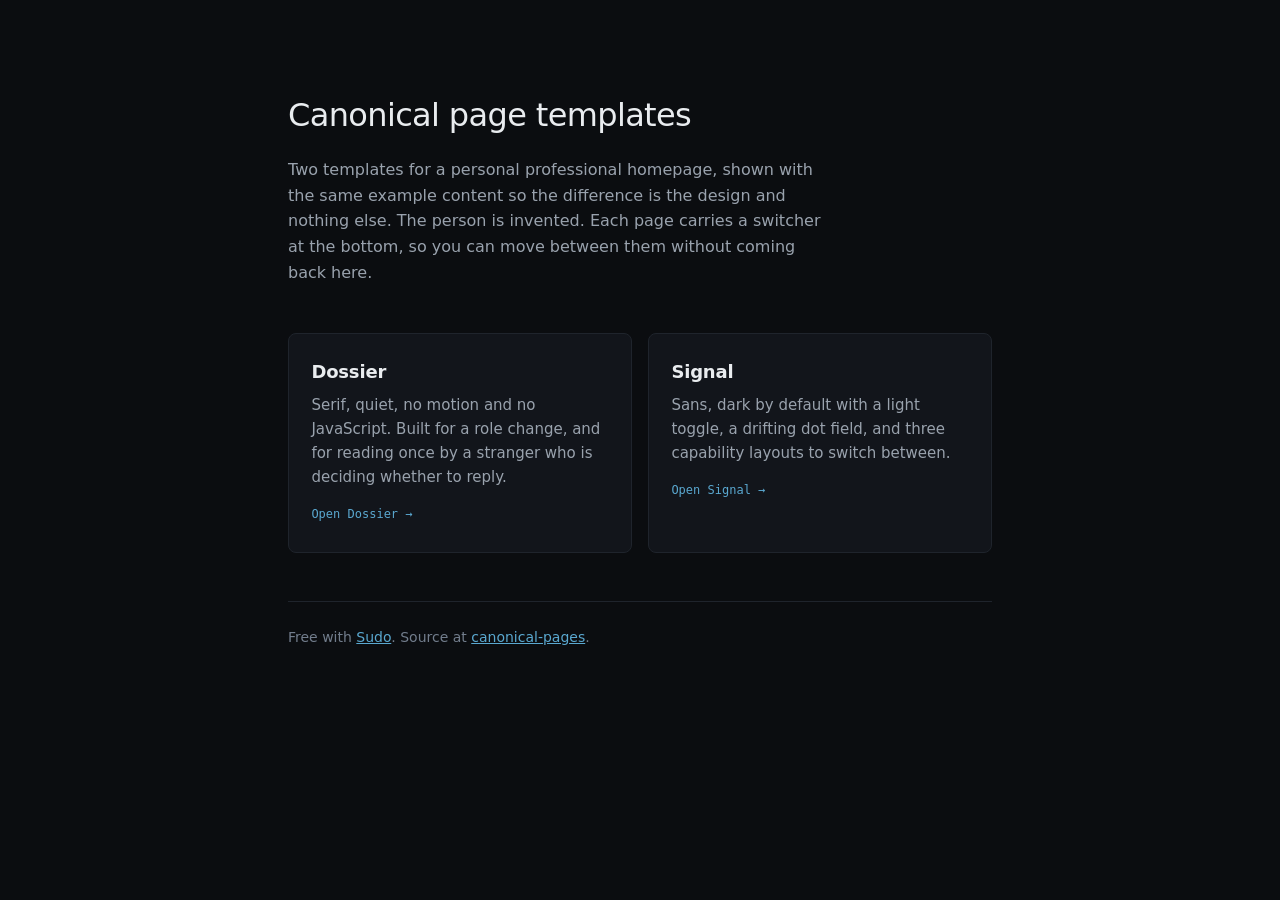
==== index.html @ 0d6ca499 "Demo site" ====
<!doctype html>
<html lang="en-US">
<head>
<meta charset="utf-8">
<meta name="viewport" content="width=device-width, initial-scale=1">
<title>Canonical page templates — demo</title>
<meta name="description" content="Two templates for a personal professional homepage, shown with the same example content.">
<meta name="robots" content="noindex, nofollow">
<style>
  :root {
    --page: #0b0d10; --ink: #e9ecef; --muted: #99a2ad; --faint: #727d8c;
    --rule: #1f242c; --surface: #12151b; --accent: #5aa8d0;
    --font: ui-sans-serif, system-ui, -apple-system, "Segoe UI", Roboto, sans-serif;
    --mono: ui-monospace, SFMono-Regular, Menlo, Consolas, monospace;
  }
  * { box-sizing: border-box; }
  body {
    margin: 0; padding: clamp(3rem, 10vh, 7rem) 1.5rem 5rem;
    background: var(--page); color: var(--ink); font-family: var(--font);
    line-height: 1.6; -webkit-font-smoothing: antialiased;
  }
  .wrap { max-width: 44rem; margin-inline: auto; }
  h1 { margin: 0 0 1rem; font-size: clamp(1.5rem, 1.1rem + 1.6vw, 2rem);
       font-weight: 500; letter-spacing: -0.02em; }
  .lede { margin: 0 0 3rem; color: var(--muted); max-width: 34rem; }
  .grid { display: grid; grid-template-columns: repeat(auto-fit, minmax(15rem, 1fr)); gap: 1rem; }
  .card {
    display: block; padding: 1.5rem 1.4rem 1.6rem; background: var(--surface);
    border: 1px solid var(--rule); border-radius: 8px; text-decoration: none;
    color: inherit; transition: border-color .2s ease, transform .2s ease;
  }
  .card:hover { border-color: #38414d; transform: translateY(-2px); }
  .card h2 { margin: 0 0 .4rem; font-size: 1.125rem; font-weight: 600; letter-spacing: -0.01em; }
  .card p { margin: 0; color: var(--muted); font-size: .9375rem; }
  .card .go { display: inline-block; margin-top: 1rem; font-family: var(--mono);
              font-size: .75rem; color: var(--accent); }
  .note { margin-top: 3rem; padding-top: 1.5rem; border-top: 1px solid var(--rule);
          color: var(--faint); font-size: .875rem; }
  .note a { color: var(--accent); }
  @media (prefers-reduced-motion: reduce) { .card { transition: none; } .card:hover { transform: none; } }
</style>
</head>
<body>
<div class="wrap">
  <h1>Canonical page templates</h1>
  <p class="lede">Two templates for a personal professional homepage, shown with the same
     example content so the difference is the design and nothing else. The person is invented.
     Each page carries a switcher at the bottom, so you can move between them without coming back here.</p>

  <div class="grid">
    <a class="card" href="dossier/">
      <h2>Dossier</h2>
      <p>Serif, quiet, no motion and no JavaScript. Built for a role change, and for reading
         once by a stranger who is deciding whether to reply.</p>
      <span class="go">Open Dossier →</span>
    </a>
    <a class="card" href="signal/">
      <h2>Signal</h2>
      <p>Sans, dark by default with a light toggle, a drifting dot field, and three
         capability layouts to switch between.</p>
      <span class="go">Open Signal →</span>
    </a>
  </div>

  <p class="note">Free with <a href="https://sudo.coach">Sudo</a>. Source at
     <a href="https://github.com/taylorbanks/canonical-pages">canonical-pages</a>.</p>
</div>
</body>
</html>
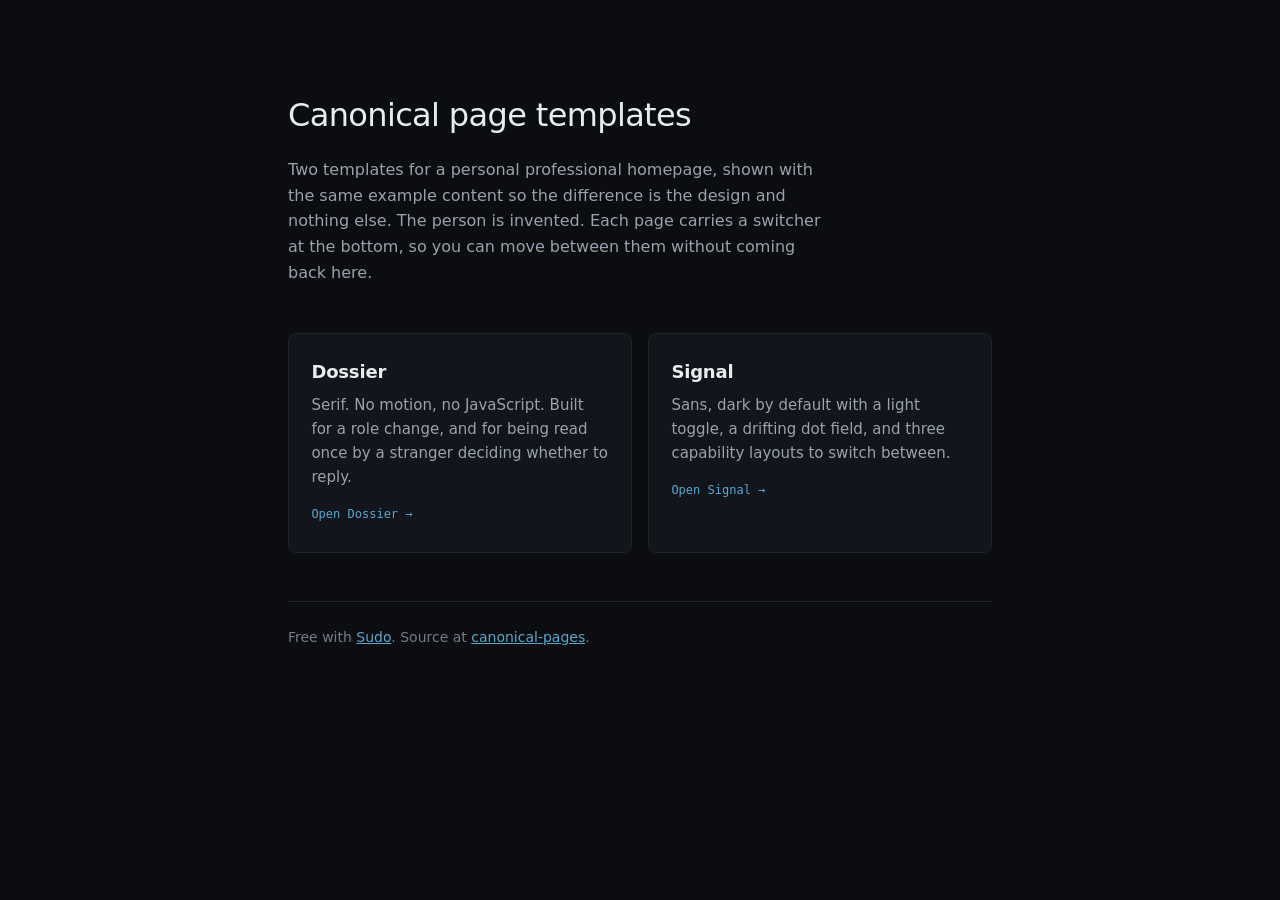
==== commit af5b0d5c: "Update demo to v0.3.1" ====
--- a/index.html
+++ b/index.html
@@ -50,8 +50,8 @@
   <div class="grid">
     <a class="card" href="dossier/">
       <h2>Dossier</h2>
-      <p>Serif, quiet, no motion and no JavaScript. Built for a role change, and for reading
-         once by a stranger who is deciding whether to reply.</p>
+      <p>Serif. No motion, no JavaScript. Built for a role change, and for being read
+         once by a stranger deciding whether to reply.</p>
       <span class="go">Open Dossier →</span>
     </a>
     <a class="card" href="signal/">
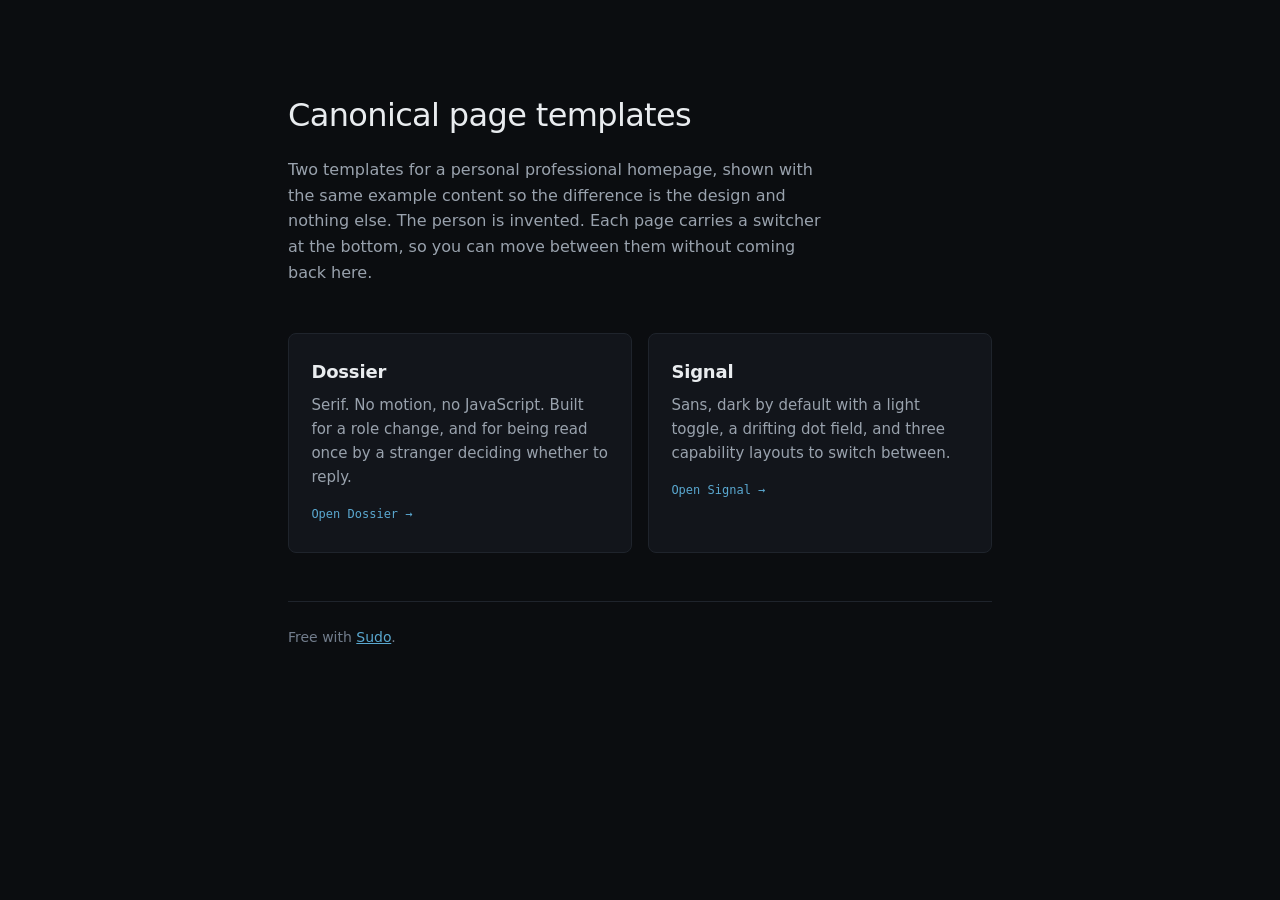
==== commit 4a2fa2bb: "Update demo to v0.4.2" ====
--- a/index.html
+++ b/index.html
@@ -62,8 +62,7 @@
     </a>
   </div>
 
-  <p class="note">Free with <a href="https://sudo.coach">Sudo</a>. Source at
-     <a href="https://github.com/taylorbanks/canonical-pages">canonical-pages</a>.</p>
+  <p class="note">Free with <a href="https://sudo.coach">Sudo</a>.</p>
 </div>
 </body>
 </html>
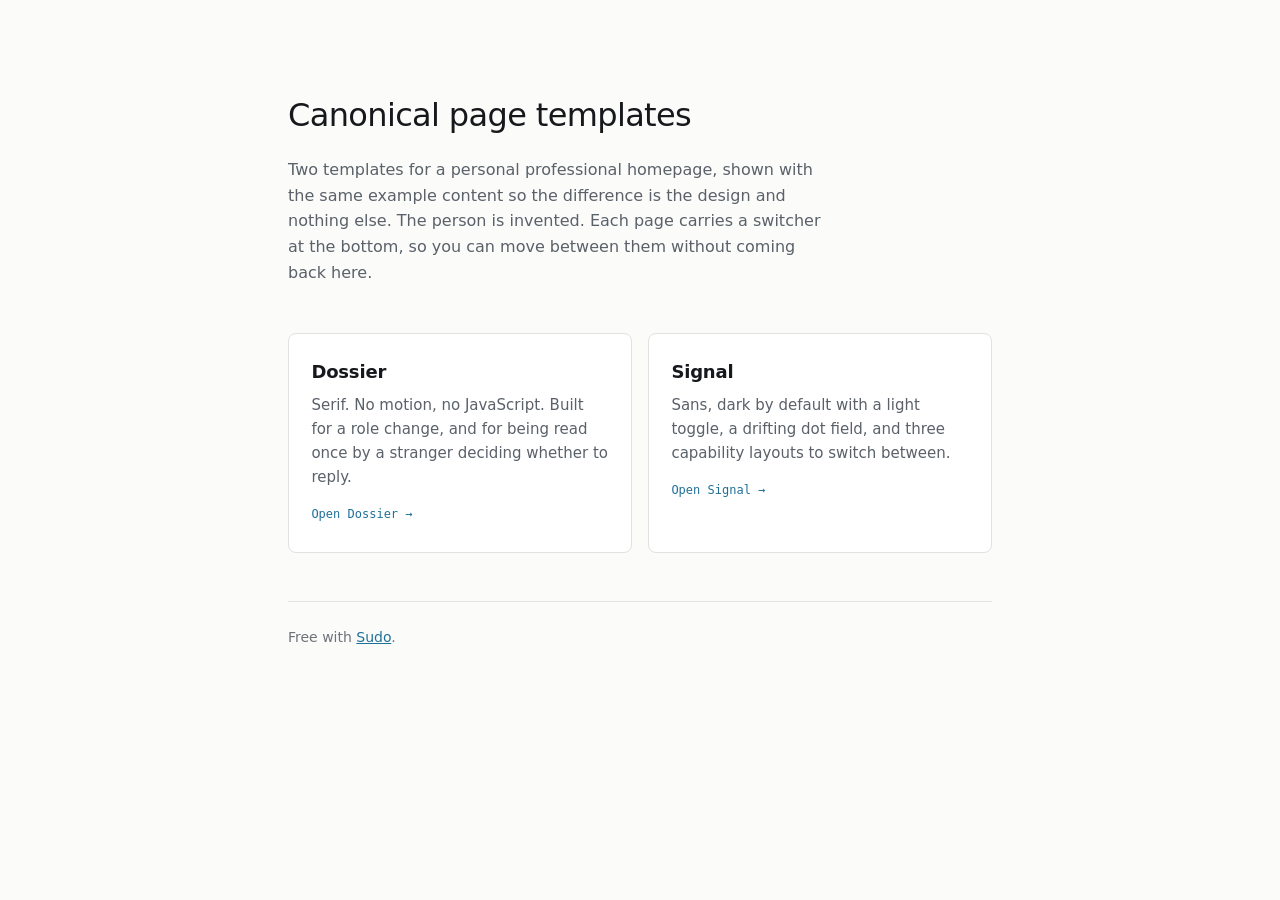
==== commit b264886c: "Light landing page" ====
--- a/index.html
+++ b/index.html
@@ -7,11 +7,14 @@
 <meta name="description" content="Two templates for a personal professional homepage, shown with the same example content.">
 <meta name="robots" content="noindex, nofollow">
 <style>
+  /* Dossier's light palette, so the front door matches the restrained template
+     rather than the dark one. */
   :root {
-    --page: #0b0d10; --ink: #e9ecef; --muted: #99a2ad; --faint: #727d8c;
-    --rule: #1f242c; --surface: #12151b; --accent: #5aa8d0;
+    --page: #fbfbfa; --ink: #16181c; --muted: #5a6169; --faint: #6e7379;
+    --rule: #e2e2df; --rule-firm: #cfd0cd; --surface: #ffffff; --accent: #1f7099;
     --font: ui-sans-serif, system-ui, -apple-system, "Segoe UI", Roboto, sans-serif;
     --mono: ui-monospace, SFMono-Regular, Menlo, Consolas, monospace;
+    color-scheme: light;
   }
   * { box-sizing: border-box; }
   body {
@@ -29,7 +32,7 @@
     border: 1px solid var(--rule); border-radius: 8px; text-decoration: none;
     color: inherit; transition: border-color .2s ease, transform .2s ease;
   }
-  .card:hover { border-color: #38414d; transform: translateY(-2px); }
+  .card:hover { border-color: var(--rule-firm); transform: translateY(-2px); }
   .card h2 { margin: 0 0 .4rem; font-size: 1.125rem; font-weight: 600; letter-spacing: -0.01em; }
   .card p { margin: 0; color: var(--muted); font-size: .9375rem; }
   .card .go { display: inline-block; margin-top: 1rem; font-family: var(--mono);
